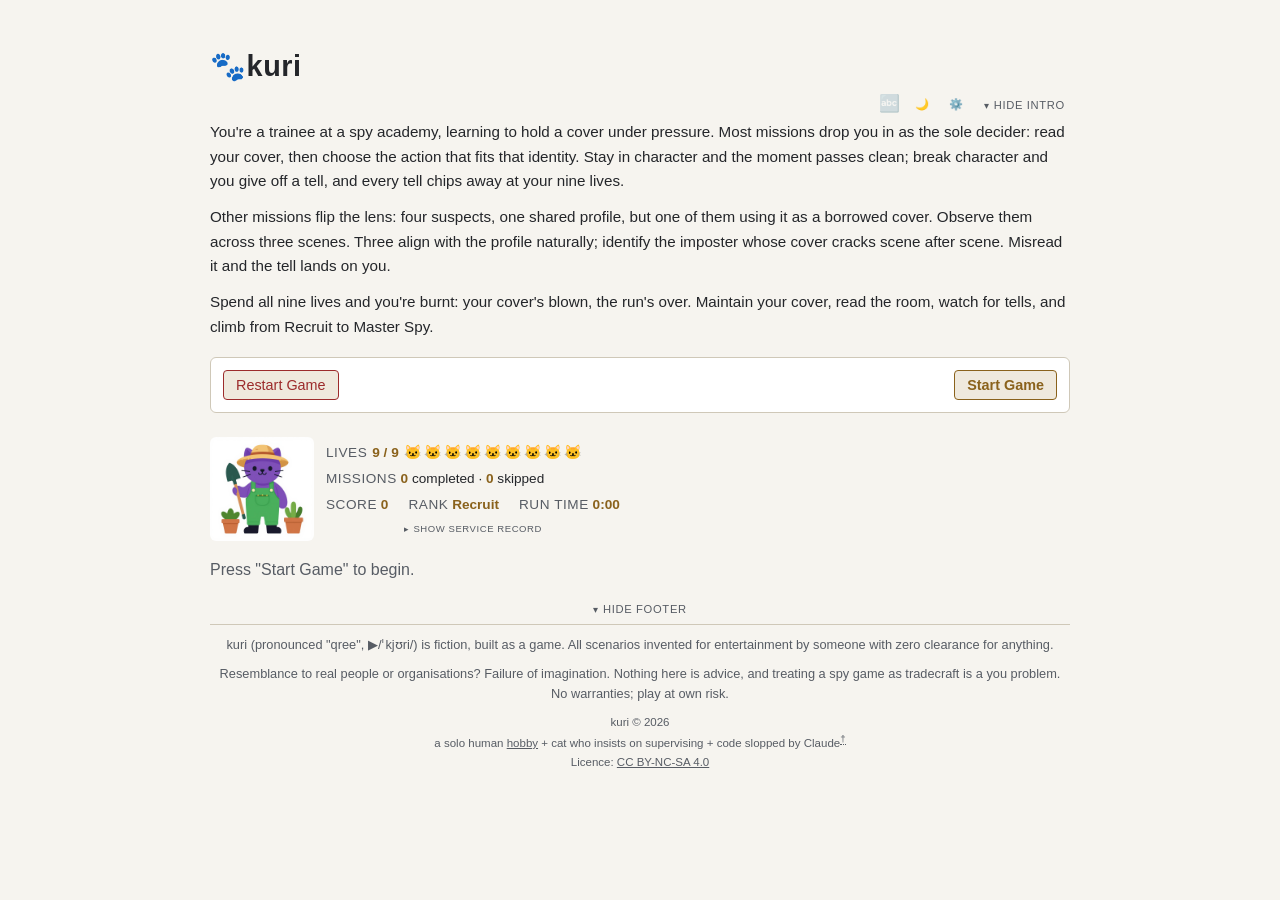
==== playtest.html @ 4b40ad8f "0.74.1-alpha: consolidate player-facing copy into data.js, retire copy.js All hail OverClaude Opus 4" ====
<!DOCTYPE html>
<html lang="en">
<head>
<meta charset="UTF-8">
<meta name="viewport" content="width=device-width, initial-scale=1">
<meta name="format-detection" content="telephone=no, date=no, address=no, email=no, url=no">
<title>kuri</title>
<link rel="stylesheet" href="style.css">
</head>
<body>

<header>
  <h1><span aria-hidden="true">🐾</span>kuri</h1>
  <div class="collapse-bar">
    <label class="icon-toggle" title="dyslexia: switches to a dyslexia-friendly font"><input type="checkbox" id="dyslexiaToggle" data-change="dyslexia" aria-label="dyslexia" aria-describedby="dyslexiaDesc"><span aria-hidden="true">🔤</span><span id="dyslexiaDesc" class="sr-only">switches to a dyslexia-friendly font</span></label>
    <button id="themeToggle" type="button" class="section-toggle" data-action="theme-toggle"></button>
    <button type="button" class="section-toggle" id="modeSettingsToggle" aria-controls="modeSettingsPanel" aria-expanded="false" aria-label="options" title="options">⚙️</button>
    <button type="button" class="section-toggle" id="blurbToggle" aria-controls="blurb" aria-expanded="true"></button>
  </div>
  <div class="mode-settings-panel hidden" id="modeSettingsPanel">
    <span class="diff-label">difficulty:</span>
    <button type="button" id="difficultyCycle" class="diff-cycle" data-action="difficulty-cycle">default</button>
    <label class="icon-toggle" title="guardian: lets you change answer
and warns before using last life"><input type="checkbox" id="guardianToggle" data-change="guardian" aria-label="guardian" aria-describedby="guardianDesc"><span aria-hidden="true">🛡️</span><span id="guardianDesc" class="sr-only">lets you change answer
    and warns before using last life</span></label>
    <label class="icon-toggle" title="regen: 3 clean missions in a row regains a life.
changing an answer via guardian breaks the streak"><input type="checkbox" id="regenToggle" data-change="regen" aria-label="regen" aria-describedby="regenDesc"><span aria-hidden="true">💗</span><span id="regenDesc" class="sr-only">3 clean missions in a row regains a life. changing an answer via guardian breaks the streak</span></label>
    <label class="icon-toggle" title="endless: no mission limit while lives hold"><input type="checkbox" id="endlessToggle" data-change="endless" aria-label="endless" aria-describedby="endlessDesc"><span aria-hidden="true">♾️</span><span id="endlessDesc" class="sr-only">no mission limit while lives hold</span></label>
    <label class="icon-toggle" title="challenge: every mission is on the clock. let it run out and the cover slips, costing a life. locked once a run starts"><input type="checkbox" id="challengeToggle" data-change="challenge" aria-label="challenge" aria-describedby="challengeDesc"><span aria-hidden="true">⏱️</span><span id="challengeDesc" class="sr-only">every mission is on the clock. let it run out and the cover slips, costing a life. locked once a run starts</span></label>
    <select id="challengeDurationSelect" aria-label="challenge seconds per mission" title="challenge: seconds per mission. whodunnit missions get triple the time. locked once a run starts"><option value="15">15s</option><option value="30" selected>30s</option><option value="60">60s</option></select>
    <label class="toggle"><input type="checkbox" id="devToggle" data-change="dev"> developer</label>
  </div>
  <div class="blurb" id="blurb">
    <p>You're a trainee at a spy academy, learning to hold a cover under pressure. Most missions drop you in as the sole decider: read your cover, then choose the action that fits that identity. Stay in character and the moment passes clean; break character and you give off a tell, and every tell chips away at your nine lives.</p>
    <p>Other missions flip the lens: four suspects, one shared profile, but one of them using it as a borrowed cover. Observe them across three scenes. Three align with the profile naturally; identify the imposter whose cover cracks scene after scene. Misread it and the tell lands on you.</p>
    <p>Spend all nine lives and you're burnt: your cover's blown, the run's over. Maintain your cover, read the room, watch for tells, and climb from Recruit to Master Spy.</p>
  </div>
</header>

<main>
  <div class="controls top-controls" role="group" aria-label="game controls">
    <button id="resetPool" class="danger" data-action="reset-pool">Restart Game</button>
    <button id="saveReportBtnTop" class="secondary hidden" data-action="save-report" data-outcome="">Save Report</button>
    <div class="util">
      <button id="newMission" class="primary" data-action="next-mission">Start Game</button>
    </div>
  </div>

  <div class="status-row">
    <div class="status-line" id="statusLine" role="status"></div>
    <span class="challenge-timer" id="challengeTimer" aria-hidden="true"></span>
  </div>

  <div class="stats-header">
    <img id="avatar" class="avatar" alt="" />
    <div class="stats">
      <div class="stat lives" id="livesBar"></div>
      <div class="stat" id="tally"></div>
      <div class="stat-row">
        <span class="stat" id="score"></span>
        <span class="stat" id="rank"></span>
        <span class="stat" id="runClock"></span>
      </div>
      <button type="button" class="section-toggle" id="recordsToggleStats" aria-controls="recordsPanel" aria-expanded="false"></button>
    </div>
  </div>
  <div id="announcer" class="sr-only" role="status"></div>

  <div id="missionArea"></div>

  <div class="records-panel hidden" id="recordsPanel" aria-label="service record"></div>

  <section class="dev-panel hidden" id="devPanel" aria-label="Developer panel">
    <h2 class="section-label">Developer info</h2>
    <div id="devBody"></div>
    <h2 class="section-label">Debug log</h2>
    <textarea id="debugLogOutput" class="debug-log-output" readonly aria-label="Debug log markdown, select all and copy to share"></textarea>
  </section>

</main>

<div class="collapse-bar footer-bar">
  <button type="button" class="section-toggle" id="footerToggle" aria-controls="footer" aria-expanded="true"></button>
</div>
<footer class="disclaimer" id="footer">
  <p>kuri (pronounced "qree", <button type="button" id="ipaPlay" class="decode-toggle no-underline" data-action="ipa-play" aria-label="Play pronunciation">▶</button>/ˈkjʊri/) is fiction, built as a game. All scenarios invented for entertainment by someone with zero clearance for anything. Resemblance to real people or organisations? Failure of imagination. Nothing here is advice, and treating a spy game as tradecraft is a you problem. No warranties; play at own risk.</p>

  <p class="licence">kuri © 2026<br>
a solo human <a href="https://www.patreon.com/16348015/join" target="_blank" rel="noopener" title="support via patreon">hobby</a> + cat who insists on supervising + code slopped by Claude<sup class="credit-note" title="~62% asset, ~38% handler
asset works the field, handler runs the op">&dagger;</sup><br>
	Licence: <a href="https://creativecommons.org/licenses/by-nc-sa/4.0/" target="_blank" rel="noopener">CC BY-NC-SA 4.0</a></p>
</footer>

<script src="data.js" defer></script>
<script src="engine.js" defer></script>
<script src="mission-ui.js" defer></script>
<script src="whodunnit-ui.js" defer></script>
<script src="app-chrome.js" defer></script>
</body>
</html>
---- style.css ----
@font-face {
    font-family: 'OpenDyslexic';
    src: url('asset/fonts/OpenDyslexic-Regular.woff2') format('woff2');
    font-weight: normal;
    font-style: normal;
    font-display: swap;
  }
  @font-face {
    font-family: 'OpenDyslexic';
    src: url('asset/fonts/OpenDyslexic-Bold.woff2') format('woff2');
    font-weight: bold;
    font-style: normal;
    font-display: swap;
  }
  :root {
    color-scheme: dark;
    --font: -apple-system, BlinkMacSystemFont, 'Segoe UI', Roboto, Helvetica, Arial, sans-serif;
    --bg: #14161a;
    --panel: #1d2026;
    --panel2: #23272f;
    --ink: #d8dbe0;
    --dim: #8a8f98;
    --accent: #c9a86a;
    --clean: #6ea8fe;
    --hairline: #e0b94d;
    --crack: #e05d5d;
    --border: #2e323b;
    --control-border: #6b7382;
    --status: #e0b94d;
    --danger: #ea7070;
    --win: #5ec27a;
    --caption: #fff;
    --focus: #6ea8fe;
    --portrait-bg: #fff;
  }
  :root[data-theme="light"] {
    color-scheme: light;
    --bg: #f6f4ef;
    --panel: #ffffff;
    --panel2: #efe9dd;
    --ink: #24262a;
    --dim: #575c64;
    --accent: #8a621c;
    --border: #cfc8b8;
    --control-border: #6e737b;
    --status: #705400;
    --danger: #9c2b2b;
    --win: #2f7d46;
    --caption: #24262a;
    --focus: #1a5fb4;
  }
  :root[data-dyslexia="on"] {
    --font: 'OpenDyslexic', 'Comic Sans MS', Verdana, Tahoma, sans-serif;
  }
  :root[data-dyslexia="on"] body {
    letter-spacing: 0.01em;
    word-spacing: 0.05em;
  }
  * { box-sizing: border-box; }
  html { -webkit-text-size-adjust: 100%; text-size-adjust: 100%; }
  body {
    background: var(--bg);
    color: var(--ink);
    font-family: var(--font);
    max-width: 900px;
    margin: 0 auto;
    padding: 24px 20px 80px;
    line-height: 1.6;
  }
  button:focus-visible, input:focus-visible, select:focus-visible {
    outline: 3px solid var(--focus);
    outline-offset: 2px;
  }
  .mission-id:focus { outline: none; }
  .debrief:focus { outline: none; }
  .sr-only {
    position: absolute; width: 1px; height: 1px; padding: 0; margin: -1px;
    overflow: hidden; clip: rect(0 0 0 0); white-space: nowrap; border: 0;
  }
  h1 { font-size: 1.8em; margin-bottom: 6px; letter-spacing: 0.02em; }
  .blurb { font-size: 0.95em; margin-bottom: 18px; }
  .blurb p { margin: 0 0 12px; }
  .blurb p:last-child { margin-bottom: 0; }
  .records-panel { font-size: 0.9em; margin-bottom: 18px; }
  .regen-streak-inactive { opacity: 0.55; }
  .records-groups { display: flex; flex-wrap: wrap; gap: 10px 24px; margin-bottom: 12px; }
  .records-group-title { color: var(--dim); font-weight: bold; text-transform: uppercase; letter-spacing: 0.04em; font-size: 0.8em; margin-bottom: 4px; }
  .records-empty { color: var(--dim); margin: 0 0 8px; }
  .records-table-wrap { overflow-x: auto; margin-bottom: 8px; }
  .records-table { width: 100%; border-collapse: collapse; }
  .records-table th, .records-table td { border: 1px solid var(--border); padding: 4px 6px; text-align: left; font-size: 0.9em; }
  .records-table th { color: var(--dim); text-transform: uppercase; letter-spacing: 0.04em; font-weight: normal; }
  .records-table tr.records-best td { color: var(--accent); font-weight: bold; }
  .records-note { font-size: 0.85em; color: var(--dim); margin: 0; }
  .records-clear { background: none; border: none; padding: 0; margin-left: 4px; font-size: 1em; color: var(--dim); text-decoration: underline; cursor: pointer; }
  .records-clear:hover, .records-clear:focus-visible, .records-clear[data-armed] { color: var(--accent); }
  .achievements { margin: 4px 0 10px; }
  .achievements-header { color: var(--dim); text-transform: uppercase; letter-spacing: 0.04em; font-size: 0.85em; margin-bottom: 6px; }
  .achievements-list { list-style: none; margin: 0; padding: 0; display: flex; flex-direction: column; gap: 4px; }
  .achievements-list li { display: flex; flex-wrap: wrap; gap: 4px 10px; padding: 4px 6px; border: 1px solid var(--border); border-radius: 4px; font-size: 0.9em; }
  .ach-name { font-weight: bold; }
  .ach-unlocked .ach-name { color: var(--accent); }
  .ach-locked { opacity: 0.5; }
  .ach-desc { color: var(--dim); }
  h2.section-label { font-size: 0.78em; font-weight: normal; color: var(--dim); letter-spacing: 0.08em; margin: 0 0 4px; }
  .controls {
    display: flex; flex-wrap: wrap; gap: 10px; align-items: center;
    margin-bottom: 12px; padding: 12px; background: var(--panel);
    border: 1px solid var(--border); border-radius: 6px;
  }
  .controls .util { margin-left: auto; display: flex; flex-wrap: wrap; gap: 10px; align-items: center; }
  .mode-settings-panel { display: flex; justify-content: flex-end; align-items: center; gap: 10px; flex-wrap: wrap; margin-bottom: 4px; font-size: 0.75em; }
  .mode-settings-panel .toggle { font-size: inherit; padding: 2px 7px; color: var(--dim); }
  .mode-settings-panel .diff-label { color: var(--dim); }
  .mode-settings-panel .diff-cycle { font-size: inherit; padding: 2px 9px; border: 1px solid var(--control-border); border-radius: 4px; background: var(--panel2); color: var(--accent); cursor: pointer; }
  .icon-toggle { cursor: pointer; opacity: 0.35; font-size: 1.05em; line-height: 1; }
  .icon-toggle.on { opacity: 1; }
  .icon-toggle.locked { cursor: not-allowed; filter: grayscale(0.6); opacity: 0.6; }
  .icon-toggle input { position: absolute; width: 1px; height: 1px; overflow: hidden; opacity: 0; }
  .mode-settings-panel select { font-size: inherit; padding: 2px 9px; border: 1px solid var(--control-border); border-radius: 4px; background: var(--panel2); color: var(--accent); cursor: pointer; }
  .mode-settings-panel select.cm-off { color: var(--dim); cursor: not-allowed; }
  .mode-settings-panel select.locked { cursor: not-allowed; filter: grayscale(0.6); opacity: 0.6; }
  .kbd-hint { display: grid; grid-template-columns: 1fr auto 1fr; align-items: center; font-size: 0.8em; color: var(--dim); margin: 10px 2px 6px; }
  .kbd-hint > :first-child { justify-self: start; }
  .kbd-hint > :last-child { justify-self: end; }
  @media (hover: none) { .kbd-hint { display: none; } }
  .disclaimer { margin-top: 0; padding-top: 10px; border-top: 1px solid var(--border); font-size: 0.8em; color: var(--dim); text-align: center; }
  .disclaimer p { margin: 0 0 6px; }
  .disclaimer .licence { margin-top: 8px; font-size: 0.9em; }
  .disclaimer .licence a { color: inherit; text-decoration: underline; }
  .credit-note { cursor: help; border-bottom: 1px dotted var(--dim); font-size: 0.85em; }
  #ipaPlay { color: inherit; }
  #ipaPlay:hover { text-decoration: underline; }
  .kbd-hint kbd, .disclaimer kbd { border: 1px solid var(--border); border-radius: 3px; padding: 0 5px; font-size: 0.95em; font-family: var(--font); }
  select, button {
    font-family: var(--font); background: var(--panel2); color: var(--ink);
    border: 1px solid var(--control-border); border-radius: 4px; padding: 6px 12px;
    cursor: pointer; font-size: 0.9em;
    transition: background 0.15s ease, border-color 0.15s ease, color 0.15s ease;
  }
  button.primary { border-color: var(--accent); color: var(--accent); font-weight: bold; }
  .back-btn { margin-bottom: 14px; }
  .bottom-controls { margin-top: 6px; display: grid; grid-template-columns: 1fr auto 1fr; align-items: center; }
  .bottom-controls #restartBottom { justify-self: start; }
  .bottom-controls #saveReportBtn { justify-self: center; }
  .bottom-controls .util { grid-column: 3; justify-self: end; margin-left: 0; }
  .bottom-controls .back-btn { justify-self: start; margin-bottom: 0; }
  .top-controls { display: grid; grid-template-columns: 1fr auto 1fr; align-items: center; }
  .top-controls #resetPool { justify-self: start; }
  .top-controls #saveReportBtnTop { justify-self: center; }
  .top-controls .util { grid-column: 3; justify-self: end; margin-left: 0; }
  button.danger { border-color: var(--danger); color: var(--danger); }
  button.secondary { border-color: var(--win); color: var(--win); font-weight: bold; }
  button:disabled { opacity: 0.4; cursor: default; }
  @media (hover: hover) {
    button.primary:hover:not(:disabled) { background: var(--accent); color: var(--bg); }
    button.danger:hover:not(:disabled) { background: var(--danger); color: var(--bg); border-color: var(--danger); }
    button.secondary:hover:not(:disabled) { background: var(--win); color: var(--bg); }
    button:hover:not(:disabled) { border-color: var(--accent); }
  }
  label.toggle { font-size: 0.85em; color: var(--dim); display: flex; align-items: center; gap: 4px; line-height: 1; }

  .status-row { display: flex; flex-wrap: nowrap; align-items: baseline; gap: 6px 12px; margin-bottom: 12px; }
  .status-line { font-size: 0.9em; color: var(--status); min-height: 1.2em; display: flex; flex: 1 1 auto; min-width: 0; flex-wrap: wrap; align-items: baseline; gap: 6px; margin-bottom: 0; }
  .status-line:empty { min-height: 0; }
  .flavour-note { font-style: italic; font-size: 0.85em; color: var(--dim); margin: 0 0 8px; }
  .status-line.retired { color: var(--danger); }
  .status-line.score-egg { color: var(--win); }
  .regen-fired { color: var(--win); }
  .report-saved { color: var(--win); }
  .regen-streak { margin-left: auto; cursor: help; }
  .regen-heart-empty { opacity: 0.35; filter: grayscale(1); }

  .blown { background: var(--panel2); border-left: 3px solid var(--danger); padding: 14px; margin-bottom: 14px; }
  .blown.score-egg { border-left-color: var(--win); }
  .blown-caption { text-align: center; font-weight: bold; color: var(--caption); margin: 0 0 8px; }
  .blown:not(.score-egg) .blown-caption { color: var(--danger); }
  .blown-img { display: block; max-width: 360px; width: 100%; margin: 0 auto 12px; border-radius: 8px; }

  .card {
    background: var(--panel); border: 1px solid var(--accent);
    border-radius: 6px; padding: 14px 16px; margin-bottom: 14px;
    display: flex; gap: 12px; align-items: flex-start;
  }
  .card .portraits { display: flex; flex-direction: column; gap: 6px; flex-shrink: 0; align-items: center; }
  .card .portraits img { width: 5em; height: 5em; object-fit: contain; background: var(--portrait-bg); border-radius: 8px; border: 1px solid var(--border); }
  .card .portraits img.facet-portrait { width: 2.5em; height: 2.5em; }
  .card .portraits .facet-row { display: flex; gap: 6px; }
  .card .cover-name { color: var(--accent); font-weight: bold; margin-bottom: 4px; }
  .card .flavor { margin: 2px 0; }
  .card .flavor.facet-flavor { font-size: 0.85em; color: var(--dim); }
  .card .facet-name { color: var(--accent); }
  .handler-portrait { width: 40px; height: 40px; object-fit: contain; background: var(--portrait-bg); border-radius: 6px; border: 1px solid var(--border); vertical-align: middle; margin-right: 6px; }
  .stats-header { display: flex; flex-wrap: wrap; align-items: center; gap: 12px; margin-bottom: 12px; }
  .avatar { height: 6.5em; width: auto; border-radius: 6px; display: block; flex-shrink: 0; }
  .stats { display: flex; flex-direction: column; gap: 4px; font-size: 0.85em; color: var(--ink); user-select: text; min-width: 0; }
  .stats .stat-label, .mission-id .stat-label { color: var(--dim); text-transform: uppercase; letter-spacing: 0.04em; }
  .stats .stat b, .mission-id b { color: var(--accent); font-weight: bold; white-space: nowrap; }
  .mission-id { display: flex; align-items: baseline; justify-content: space-between; gap: 10px; font-size: 0.85em; margin-bottom: 12px; user-select: text; }
  .challenge-timer { color: var(--accent); font-size: 0.9em; font-variant-numeric: tabular-nums; flex-shrink: 0; }
  .challenge-timer:empty { display: none; }
  .challenge-timer.challenge-urgent { color: var(--danger); font-weight: bold; }
  .challenge-timer.challenge-paused { color: var(--dim); }
  .stats .stat-row { display: flex; flex-wrap: wrap; align-items: baseline; gap: 4px 20px; }
  .stats .lives { display: flex; align-items: center; gap: 5px; }
  .stats .lives .hearts { display: inline-flex; flex-wrap: wrap; gap: 2px; font-size: 1.05em; }

  .situation, .card .flavor, .suspect-line { font-size: 0.95em; }
  .situation { margin-bottom: 16px; }
  .situation p { margin: 0 0 12px; }
  .situation p:last-child { margin-bottom: 0; }

  .sub { color: var(--dim); }
  .sub-hint { font-size: 0.8em; color: var(--dim); }

  .options { display: flex; flex-direction: column; gap: 8px; margin-bottom: 16px; }
  .options button { text-align: left; padding: 10px 12px; font-size: 0.95em; line-height: 1.5; }
  .options button.selected, .accuse-row button.selected { opacity: 1 !important; border-color: var(--accent); border-width: 2px; background: var(--panel2); color: var(--accent); font-weight: bold; }

  .hint-row { margin: 0 0 16px; }
  .hint-text { font-size: 0.85em; font-style: italic; color: var(--dim); margin: 8px 0 0; }

  .debrief { background: var(--panel2); border-left: 3px solid var(--accent); padding: 10px 14px; margin-bottom: 14px; }
  .debrief.outcome-blown { border-left-color: var(--danger); }
  .debrief p { margin: 4px 0; }
  .run-end-banner { font-size: 1.1em; font-weight: bold; color: var(--win); margin: 0 0 6px; }
  .run-end-banner.cracked { color: var(--danger); }
  .debrief .reveal-para { margin: 10px 0 0; line-height: 1.5; font-size: 0.85em; color: var(--dim); }
  .handler-label { color: var(--dim); font-size: 0.8em; }
  .handler-prose p { font-size: 0.85em; color: var(--dim); margin: 4px 0; }
  .tier-tag { font-size: 0.75em; padding: 1px 6px; border-radius: 3px; margin-right: 6px; }
  .tier-clean { background: var(--clean); color: #06121f; }
  .tier-hairline { background: var(--hairline); color: #2a1f00; }
  .tier-crack { background: var(--crack); color: #2a0000; }

  .dev-panel {
    margin-top: 24px; border-top: 1px dashed var(--border); padding-top: 12px;
    font-size: 0.8em; color: var(--dim);
    font-family: ui-monospace, monospace; letter-spacing: 0.03em;
  }
  .dev-panel h2.section-label { font-family: var(--font); margin: 0 0 6px; }
  .dev-panel table { width: 100%; border-collapse: collapse; margin-bottom: 10px; }
  .dev-panel td, .dev-panel th { border: 1px solid var(--border); padding: 4px 6px; text-align: left; }
  .dev-version { font-family: ui-monospace, monospace; letter-spacing: 0.03em; opacity: 0.75; margin: 0 0 8px; }
  .decode-toggle { background: none; border: none; padding: 0; margin-bottom: 8px; color: var(--accent); text-decoration: underline; cursor: pointer; font: inherit; }
  .decode-toggle.no-underline { text-decoration: none; }
  .decode-toggle.no-underline .morse-word:hover { text-decoration: underline; }
  .morse-label { color: var(--ink); cursor: default; }
  .dev-toggle { display: inline-flex; align-items: center; gap: 4px; cursor: pointer; }
  .debug-log-output {
    display: block; width: 100%; min-height: 160px; margin-top: 8px;
    font-family: ui-monospace, monospace; font-size: 0.85em;
    background: var(--panel2); color: var(--ink); border: 1px solid var(--border);
    box-sizing: border-box; padding: 6px;
  }
  .hidden { display: none; }
  .collapse-bar { display: flex; justify-content: flex-end; align-items: center; gap: 10px; margin: 0 0 6px; }
  .collapse-bar.footer-bar { justify-content: center; margin: 18px 0 6px; }
  .section-toggle {
    background: none; border: 1px solid transparent; padding: 2px 4px; border-radius: 3px;
    font-size: 0.7em; color: var(--dim); text-transform: uppercase;
    letter-spacing: 0.06em; cursor: pointer;
  }
  .section-toggle .caret { display: inline-block; margin-right: 4px; font-size: 0.9em; }
  .brief-bar { display: flex; justify-content: space-between; align-items: baseline; }
  .brief-bar .section-label { margin: 0; }
  .section-toggle:hover, .section-toggle:focus-visible { color: var(--accent); border-color: var(--accent); }
  @media (hover: none) {
    .section-toggle:focus-visible { outline: none; color: var(--dim); border-color: transparent; }
  }

  .beat { margin-bottom: 14px; padding-bottom: 12px; border-bottom: 1px solid var(--border); }
  .beat:last-of-type { border-bottom: none; }
  .beat .prompt { font-weight: bold; margin-bottom: 6px; }
  .suspect-line { margin: 4px 0; }
  .suspect-line .who, .tell-line .who { color: var(--accent); font-weight: bold; }
  .read-row { display: flex; gap: 8px; margin-top: 8px; flex-wrap: wrap; align-items: center; }
  .read-row .read-label { font-size: 0.8em; color: var(--dim); }
  .read-row button { padding: 5px 10px; font-size: 0.85em; }
  .read-row button.selected { border-color: var(--accent); border-width: 2px; background: var(--panel2); color: var(--accent); font-weight: bold; }
  .accuse-row { display: flex; gap: 8px; flex-wrap: wrap; margin-bottom: 16px; }
  .accuse-row button { flex: 1 1 auto; padding: 10px 12px; }
  .verdict { font-weight: bold; margin-bottom: 8px; }
  .verdict.clean { color: var(--accent); }
  .verdict.tell { color: var(--danger); }
  .read-mark { font-size: 0.8em; color: var(--dim); margin-left: 4px; font-family: ui-monospace, monospace; letter-spacing: 0.03em; }
  .read-pick { font-weight: bold; }
  .read-pick.correct { color: var(--accent); }
  .read-pick.wrong { color: var(--danger); }

  .debrief .facet-read { font-size: 0.85em; color: var(--dim); margin-left: 16px; }
  .run-report { margin: 10px 0; }
  .run-report-summary { margin: 4px 0; }
  .run-report-entry { font-size: 0.85em; color: var(--dim); margin: 2px 0 2px 16px; }
  .run-elapsed { font-size: 0.85em; color: var(--dim); margin: 6px 0 0; }
  .retention-nudge { border: 1px solid var(--border); border-radius: 6px; padding: 6px 10px; margin: 10px 0; display: inline-block; }
  .retention-nudge p { font-size: 0.85em; color: var(--dim); margin: 2px 0; }
  .retention-nudge p:first-child { color: var(--accent); }
  .tell-line { font-size: 0.85em; color: var(--dim); margin: 4px 0 4px 16px; }
  .read-bonus { font-size: 0.8em; color: var(--dim); font-family: ui-monospace, monospace; letter-spacing: 0.03em; }

  @media (max-width: 560px) {
    header > .collapse-bar { gap: 4px; }
    .stats-header { flex-wrap: nowrap; gap: 8px; }
    .avatar { height: 3.6em; }
    .controls.bottom-controls { display: flex; flex-wrap: nowrap; gap: 8px; }
    .controls.bottom-controls > button { flex: 1 1 0; margin-left: 0; min-width: 0; }
    .controls.bottom-controls .util { flex: 1 1 0; margin-left: 0; min-width: 0; display: flex; }
    .controls.bottom-controls .util button { width: 100%; }
    .read-row button { min-height: 44px; }
    .section-toggle { min-height: 44px; min-width: 44px; }
  }
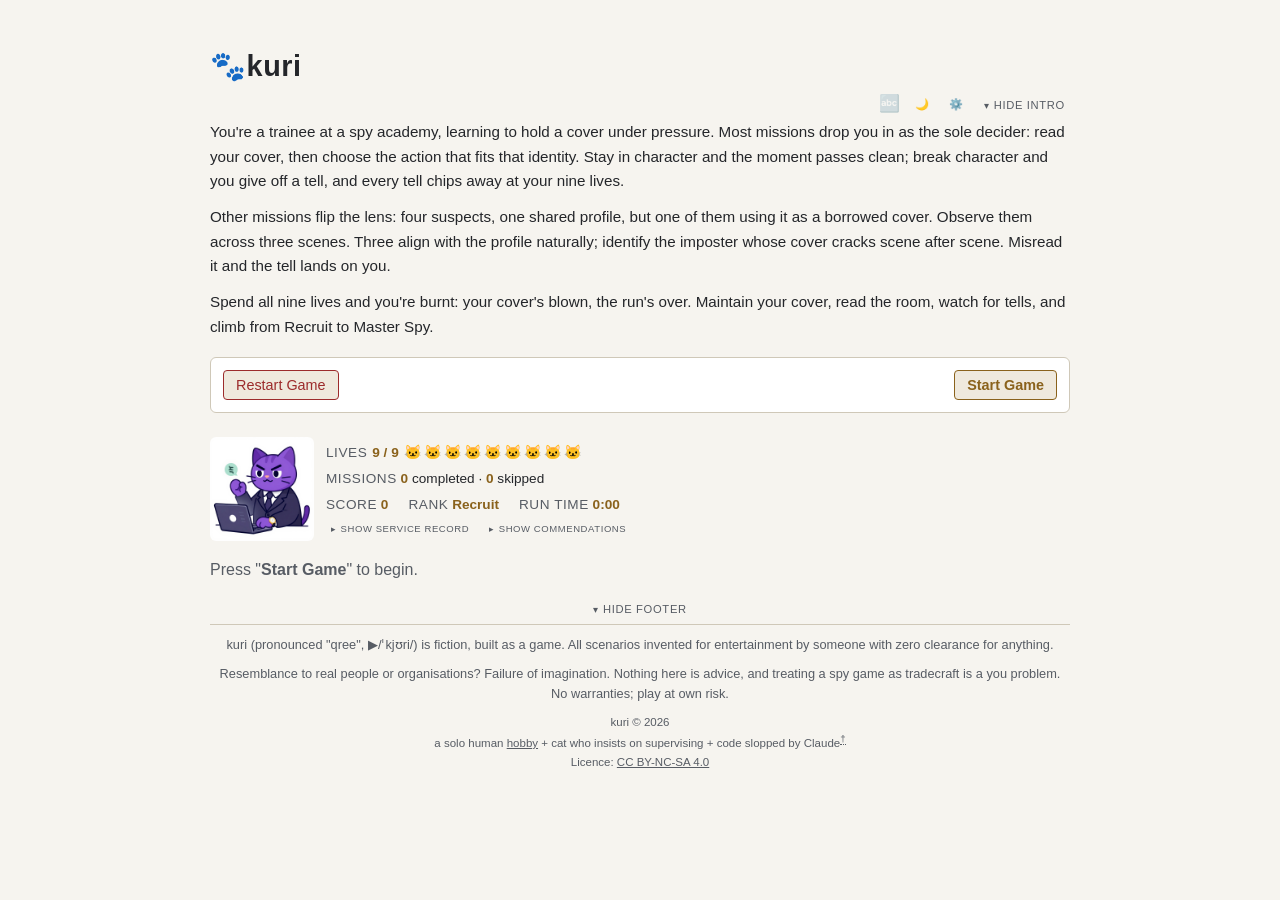
==== commit 97f9be81: "copy but don't proffy" ====
--- a/playtest.html
+++ b/playtest.html
@@ -61,7 +61,10 @@
         <span class="stat" id="rank"></span>
         <span class="stat" id="runClock"></span>
       </div>
-      <button type="button" class="section-toggle" id="recordsToggleStats" aria-controls="recordsPanel" aria-expanded="false"></button>
+      <div class="toggle-row">
+        <button type="button" class="section-toggle" id="recordsToggleStats" aria-controls="recordsPanel" aria-expanded="false"></button>
+        <button type="button" class="section-toggle" id="commendationsToggle" aria-controls="commendationsPanel" aria-expanded="false"></button>
+      </div>
     </div>
   </div>
   <div id="announcer" class="sr-only" role="status"></div>
@@ -69,6 +72,7 @@
   <div id="missionArea"></div>
 
   <div class="records-panel hidden" id="recordsPanel" aria-label="service record"></div>
+  <div class="records-panel hidden" id="commendationsPanel" aria-label="commendations"></div>
 
   <section class="dev-panel hidden" id="devPanel" aria-label="Developer panel">
     <h2 class="section-label">Developer info</h2>
@@ -83,12 +87,12 @@
   <button type="button" class="section-toggle" id="footerToggle" aria-controls="footer" aria-expanded="true"></button>
 </div>
 <footer class="disclaimer" id="footer">
-  <p>kuri (pronounced "qree", <button type="button" id="ipaPlay" class="decode-toggle no-underline" data-action="ipa-play" aria-label="Play pronunciation">▶</button>/ˈkjʊri/) is fiction, built as a game. All scenarios invented for entertainment by someone with zero clearance for anything. Resemblance to real people or organisations? Failure of imagination. Nothing here is advice, and treating a spy game as tradecraft is a you problem. No warranties; play at own risk.</p>
+  <p>kuri (pronounced "qree", <button type="button" id="ipaPlay" class="decode-toggle no-underline" data-action="ipa-play" aria-label="Play pronunciation">▶</button>/ˈkjʊri/) is fiction, built as a game.  All scenarios invented for entertainment by someone with zero clearance for anything.  Resemblance to real people or organisations? Failure of imagination.  Nothing here is advice, and treating a spy game as tradecraft is a you problem.<br>No warranties; play at own risk.</p>
 
   <p class="licence">kuri © 2026<br>
 a solo human <a href="https://www.patreon.com/16348015/join" target="_blank" rel="noopener" title="support via patreon">hobby</a> + cat who insists on supervising + code slopped by Claude<sup class="credit-note" title="~62% asset, ~38% handler
 asset works the field, handler runs the op">&dagger;</sup><br>
-	Licence: <a href="https://creativecommons.org/licenses/by-nc-sa/4.0/" target="_blank" rel="noopener">CC BY-NC-SA 4.0</a></p>
+	Licence: <a href="https://creativecommons.org/licenses/by-nc-sa/4.0/" target="_blank" rel="noopener" title="copy but don't proffy">CC BY-NC-SA 4.0</a></p>
 </footer>
 
 <script src="data.js" defer></script>
--- a/style.css
+++ b/style.css
@@ -96,12 +96,15 @@
   .records-clear:hover, .records-clear:focus-visible, .records-clear[data-armed] { color: var(--accent); }
   .achievements { margin: 4px 0 10px; }
   .achievements-header { color: var(--dim); text-transform: uppercase; letter-spacing: 0.04em; font-size: 0.85em; margin-bottom: 6px; }
-  .achievements-list { list-style: none; margin: 0; padding: 0; display: flex; flex-direction: column; gap: 4px; }
+  .achievements-list { list-style: none; margin: 0; padding: 0; display: grid; grid-template-columns: repeat(3, 1fr); gap: 4px; }
   .achievements-list li { display: flex; flex-wrap: wrap; gap: 4px 10px; padding: 4px 6px; border: 1px solid var(--border); border-radius: 4px; font-size: 0.9em; }
   .ach-name { font-weight: bold; }
   .ach-unlocked .ach-name { color: var(--accent); }
   .ach-locked { opacity: 0.5; }
   .ach-desc { color: var(--dim); }
+  .ach-cat-label { color: var(--accent); text-transform: uppercase; letter-spacing: 0.05em; font-size: 0.75em; font-weight: bold; margin: 10px 0 4px; }
+  .ach-cat-label:first-of-type { margin-top: 4px; }
+  .ach-cat-count { color: var(--dim); font-weight: normal; }
   h2.section-label { font-size: 0.78em; font-weight: normal; color: var(--dim); letter-spacing: 0.08em; margin: 0 0 4px; }
   .controls {
     display: flex; flex-wrap: wrap; gap: 10px; align-items: center;
@@ -126,7 +129,7 @@
   @media (hover: none) { .kbd-hint { display: none; } }
   .disclaimer { margin-top: 0; padding-top: 10px; border-top: 1px solid var(--border); font-size: 0.8em; color: var(--dim); text-align: center; }
   .disclaimer p { margin: 0 0 6px; }
-  .disclaimer .licence { margin-top: 8px; font-size: 0.9em; }
+  .disclaimer .licence { color: inherit; margin-top: 8px; font-size: 0.9em; }
   .disclaimer .licence a { color: inherit; text-decoration: underline; }
   .credit-note { cursor: help; border-bottom: 1px dotted var(--dim); font-size: 0.85em; }
   #ipaPlay { color: inherit; }
@@ -204,6 +207,7 @@
   .stats .stat-row { display: flex; flex-wrap: wrap; align-items: baseline; gap: 4px 20px; }
   .stats .lives { display: flex; align-items: center; gap: 5px; }
   .stats .lives .hearts { display: inline-flex; flex-wrap: wrap; gap: 2px; font-size: 1.05em; }
+  .stats .toggle-row { display: flex; flex-wrap: wrap; gap: 4px 10px; }
 
   .situation, .card .flavor, .suspect-line { font-size: 0.95em; }
   .situation { margin-bottom: 16px; }
@@ -299,7 +303,11 @@
   .tell-line { font-size: 0.85em; color: var(--dim); margin: 4px 0 4px 16px; }
   .read-bonus { font-size: 0.8em; color: var(--dim); font-family: ui-monospace, monospace; letter-spacing: 0.03em; }
 
+  @media (max-width: 900px) {
+    .achievements-list { grid-template-columns: repeat(2, 1fr); }
+  }
   @media (max-width: 560px) {
+    .achievements-list { grid-template-columns: 1fr; }
     header > .collapse-bar { gap: 4px; }
     .stats-header { flex-wrap: nowrap; gap: 8px; }
     .avatar { height: 3.6em; }
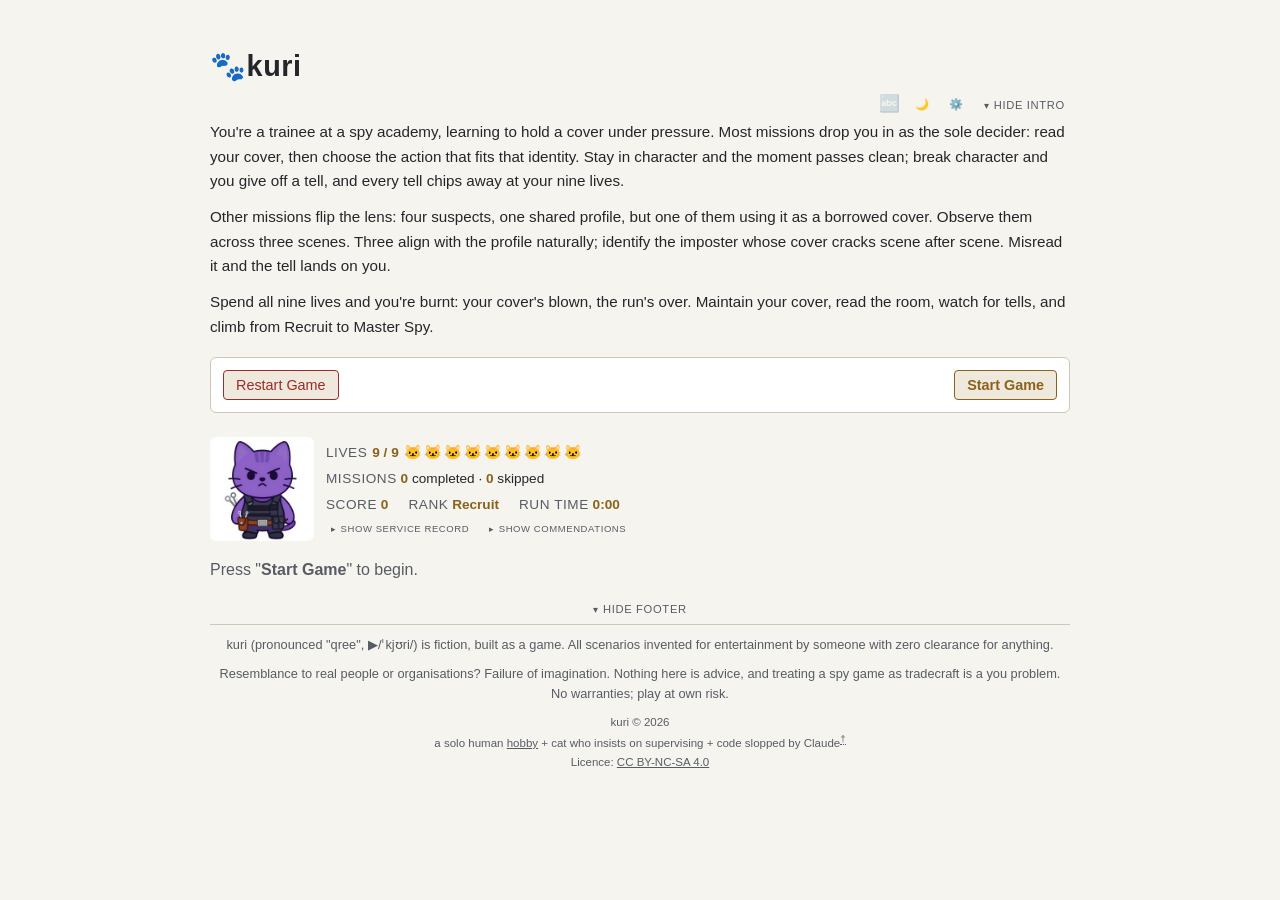
==== commit dadb5be6: "0.75.2-alpha: split morse and canvas-report modules out of mission-ui.js All hail OverClaude Opus 4." ====
--- a/playtest.html
+++ b/playtest.html
@@ -97,6 +97,8 @@
 
 <script src="data.js" defer></script>
 <script src="engine.js" defer></script>
+<script src="morse.js" defer></script>
+<script src="report.js" defer></script>
 <script src="mission-ui.js" defer></script>
 <script src="whodunnit-ui.js" defer></script>
 <script src="app-chrome.js" defer></script>
--- a/style.css
+++ b/style.css
@@ -226,9 +226,12 @@
 
   .debrief { background: var(--panel2); border-left: 3px solid var(--accent); padding: 10px 14px; margin-bottom: 14px; }
   .debrief.outcome-blown { border-left-color: var(--danger); }
+  .debrief.outcome-complete { border-left-color: var(--win); }
+  .debrief.outcome-went-to-ground { border-left-color: var(--hairline); }
   .debrief p { margin: 4px 0; }
   .run-end-banner { font-size: 1.1em; font-weight: bold; color: var(--win); margin: 0 0 6px; }
   .run-end-banner.cracked { color: var(--danger); }
+  .run-end-banner.went-to-ground { color: var(--hairline); }
   .debrief .reveal-para { margin: 10px 0 0; line-height: 1.5; font-size: 0.85em; color: var(--dim); }
   .handler-label { color: var(--dim); font-size: 0.8em; }
   .handler-prose p { font-size: 0.85em; color: var(--dim); margin: 4px 0; }
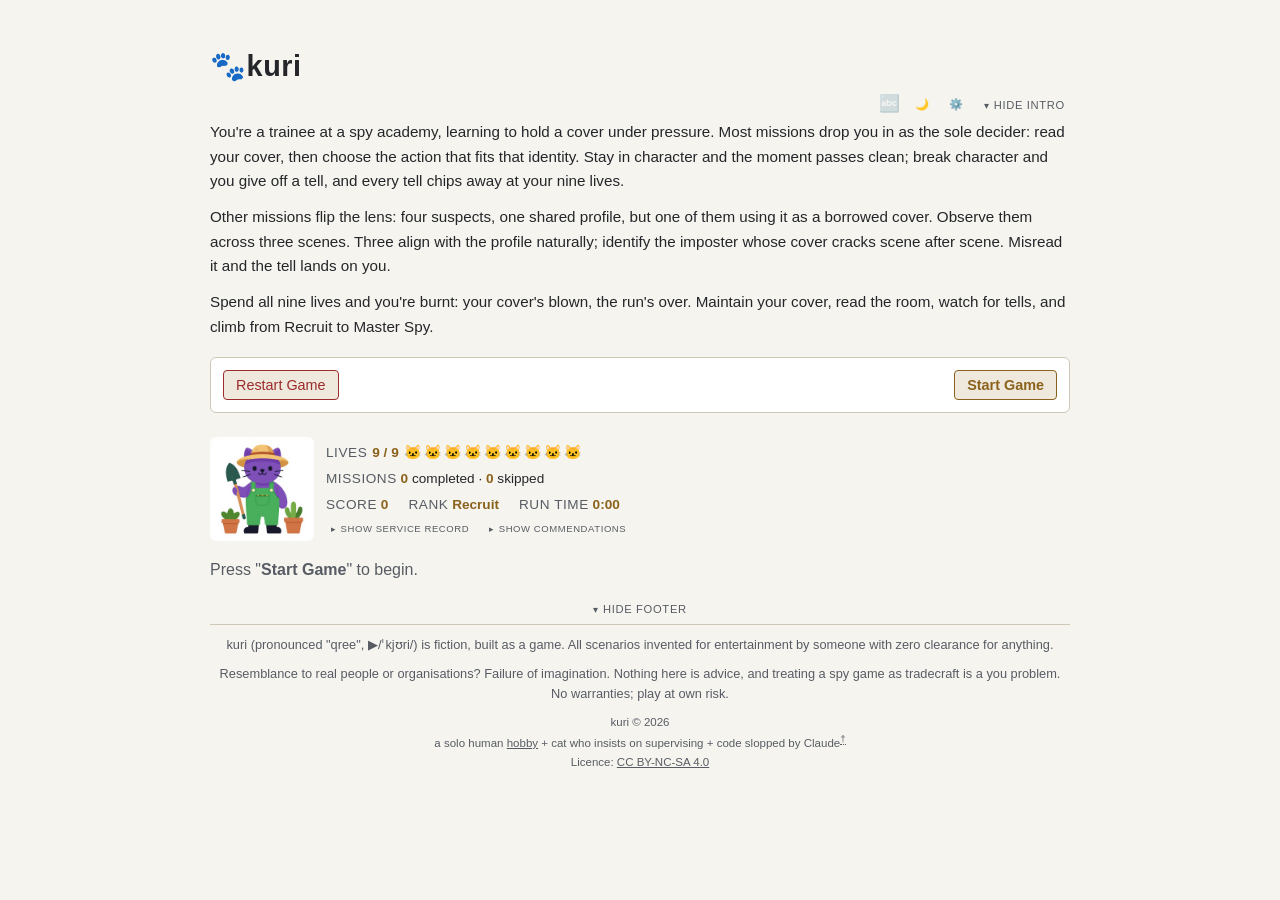
==== commit bf8e1cee: "0.75.11-alpha: trim challenge tooltips and correct imposter wording All hail OverClaude Opus 4.8" ====
--- a/playtest.html
+++ b/playtest.html
@@ -26,8 +26,8 @@
     <label class="icon-toggle" title="regen: 3 clean missions in a row regains a life.
 changing an answer via guardian breaks the streak"><input type="checkbox" id="regenToggle" data-change="regen" aria-label="regen" aria-describedby="regenDesc"><span aria-hidden="true">💗</span><span id="regenDesc" class="sr-only">3 clean missions in a row regains a life. changing an answer via guardian breaks the streak</span></label>
     <label class="icon-toggle" title="endless: no mission limit while lives hold"><input type="checkbox" id="endlessToggle" data-change="endless" aria-label="endless" aria-describedby="endlessDesc"><span aria-hidden="true">♾️</span><span id="endlessDesc" class="sr-only">no mission limit while lives hold</span></label>
-    <label class="icon-toggle" title="challenge: every mission is on the clock. let it run out and the cover slips, costing a life. locked once a run starts"><input type="checkbox" id="challengeToggle" data-change="challenge" aria-label="challenge" aria-describedby="challengeDesc"><span aria-hidden="true">⏱️</span><span id="challengeDesc" class="sr-only">every mission is on the clock. let it run out and the cover slips, costing a life. locked once a run starts</span></label>
-    <select id="challengeDurationSelect" aria-label="challenge seconds per mission" title="challenge: seconds per mission. whodunnit missions get triple the time. locked once a run starts"><option value="15">15s</option><option value="30" selected>30s</option><option value="60">60s</option></select>
+    <label class="icon-toggle" title="challenge: every mission timed. time out and the cover slips, costing a life. locked at run start"><input type="checkbox" id="challengeToggle" data-change="challenge" aria-label="challenge" aria-describedby="challengeDesc"><span aria-hidden="true">⏱️</span><span id="challengeDesc" class="sr-only">every mission timed. time out and the cover slips, costing a life. locked at run start</span></label>
+    <select id="challengeDurationSelect" aria-label="challenge seconds per mission" title="seconds per mission. imposter missions get triple. locked at run start"><option value="15">15s</option><option value="30" selected>30s</option><option value="60">60s</option></select>
     <label class="toggle"><input type="checkbox" id="devToggle" data-change="dev"> developer</label>
   </div>
   <div class="blurb" id="blurb">
--- a/style.css
+++ b/style.css
@@ -85,6 +85,8 @@
   .regen-streak-inactive { opacity: 0.55; }
   .records-groups { display: flex; flex-wrap: wrap; gap: 10px 24px; margin-bottom: 12px; }
   .records-group-title { color: var(--dim); font-weight: bold; text-transform: uppercase; letter-spacing: 0.04em; font-size: 0.8em; margin-bottom: 4px; }
+  summary.records-group-title { cursor: pointer; }
+  .records-history { margin-bottom: 8px; }
   .records-empty { color: var(--dim); margin: 0 0 8px; }
   .records-table-wrap { overflow-x: auto; margin-bottom: 8px; }
   .records-table { width: 100%; border-collapse: collapse; }
@@ -96,14 +98,18 @@
   .records-clear:hover, .records-clear:focus-visible, .records-clear[data-armed] { color: var(--accent); }
   .achievements { margin: 4px 0 10px; }
   .achievements-header { color: var(--dim); text-transform: uppercase; letter-spacing: 0.04em; font-size: 0.85em; margin-bottom: 6px; }
+  .toggle-all { background: none; border: none; padding: 0; margin-left: 6px; font-size: 1em; color: var(--dim); text-decoration: underline; text-transform: none; letter-spacing: 0; cursor: pointer; }
+  .toggle-all:hover, .toggle-all:focus-visible { color: var(--accent); }
   .achievements-list { list-style: none; margin: 0; padding: 0; display: grid; grid-template-columns: repeat(3, 1fr); gap: 4px; }
-  .achievements-list li { display: flex; flex-wrap: wrap; gap: 4px 10px; padding: 4px 6px; border: 1px solid var(--border); border-radius: 4px; font-size: 0.9em; }
+  .achievements-list li { display: flex; flex-direction: column; align-items: flex-start; gap: 1px; padding: 4px 6px; border: 1px solid var(--border); border-radius: 4px; font-size: 0.9em; }
   .ach-name { font-weight: bold; }
   .ach-unlocked .ach-name { color: var(--accent); }
   .ach-locked { opacity: 0.5; }
   .ach-desc { color: var(--dim); }
-  .ach-cat-label { color: var(--accent); text-transform: uppercase; letter-spacing: 0.05em; font-size: 0.75em; font-weight: bold; margin: 10px 0 4px; }
-  .ach-cat-label:first-of-type { margin-top: 4px; }
+  .ach-cat { margin-top: 8px; }
+  .ach-cat:first-of-type { margin-top: 0; }
+  .ach-cat-label { color: var(--accent); text-transform: uppercase; letter-spacing: 0.05em; font-size: 0.75em; font-weight: bold; margin: 0 0 4px; }
+  summary.ach-cat-label { cursor: pointer; }
   .ach-cat-count { color: var(--dim); font-weight: normal; }
   h2.section-label { font-size: 0.78em; font-weight: normal; color: var(--dim); letter-spacing: 0.08em; margin: 0 0 4px; }
   .controls {
@@ -310,15 +316,28 @@
     .achievements-list { grid-template-columns: repeat(2, 1fr); }
   }
   @media (max-width: 560px) {
-    .achievements-list { grid-template-columns: 1fr; }
+    .achievements-list { grid-template-columns: repeat(2, 1fr); gap: 3px; }
+    .achievements-list li { padding: 3px 6px; }
     header > .collapse-bar { gap: 4px; }
     .stats-header { flex-wrap: nowrap; gap: 8px; }
     .avatar { height: 3.6em; }
+    .stats .lives .hearts { flex-wrap: nowrap; font-size: 0.85em; }
+    .stats .toggle-row { flex-wrap: nowrap; gap: 6px; }
+    .stats .toggle-row .section-toggle { flex: 1 1 0; min-width: 0; text-align: center; }
     .controls.bottom-controls { display: flex; flex-wrap: nowrap; gap: 8px; }
     .controls.bottom-controls > button { flex: 1 1 0; margin-left: 0; min-width: 0; }
     .controls.bottom-controls .util { flex: 1 1 0; margin-left: 0; min-width: 0; display: flex; }
     .controls.bottom-controls .util button { width: 100%; }
     .read-row button { min-height: 44px; }
     .section-toggle { min-height: 44px; min-width: 44px; }
-  }
-
+    .records-groups { display: block; margin-bottom: 0; }
+    .records-group { margin-bottom: 4px; }
+    .records-table-wrap { overflow-x: visible; }
+    .records-table thead { position: absolute; width: 1px; height: 1px; overflow: hidden; clip: rect(0 0 0 0); }
+    .records-table, .records-table tbody, .records-table tr, .records-table td { display: block; width: 100%; }
+    .records-table tr { border: 1px solid var(--border); border-radius: 4px; margin-bottom: 8px; padding: 4px 8px; }
+    .records-table td { border: none; padding: 2px 0; display: flex; justify-content: space-between; gap: 12px; text-align: right; }
+    .records-table td:empty { display: none; }
+    .records-table td::before { content: attr(data-label); color: var(--dim); text-transform: uppercase; letter-spacing: 0.04em; text-align: left; }
+  }
+
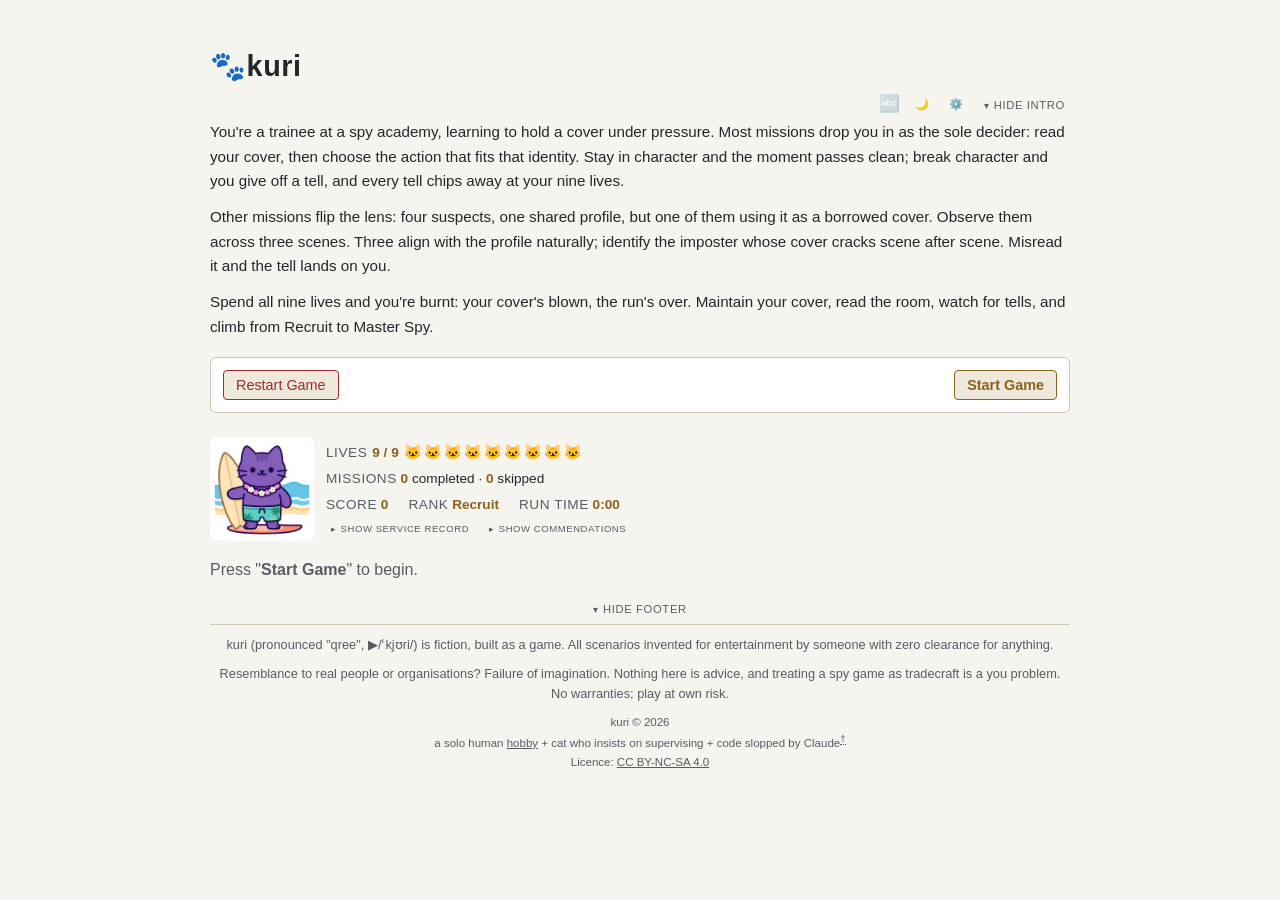
==== commit d6faf36d: "playtest" ====
--- a/playtest.html
+++ b/playtest.html
@@ -90,7 +90,7 @@
   <p>kuri (pronounced "qree", <button type="button" id="ipaPlay" class="decode-toggle no-underline" data-action="ipa-play" aria-label="Play pronunciation">▶</button>/ˈkjʊri/) is fiction, built as a game.  All scenarios invented for entertainment by someone with zero clearance for anything.  Resemblance to real people or organisations? Failure of imagination.  Nothing here is advice, and treating a spy game as tradecraft is a you problem.<br>No warranties; play at own risk.</p>
 
   <p class="licence">kuri © 2026<br>
-a solo human <a href="https://www.patreon.com/16348015/join" target="_blank" rel="noopener" title="support via patreon">hobby</a> + cat who insists on supervising + code slopped by Claude<sup class="credit-note" title="~62% asset, ~38% handler
+a solo human <a href="https://www.patreon.com/16348015/join" target="_blank" rel="noopener" title="support future development via patreon">hobby</a> + cat who insists on supervising + code slopped by Claude<sup class="credit-note" title="~62% asset, ~38% handler
 asset works the field, handler runs the op">&dagger;</sup><br>
 	Licence: <a href="https://creativecommons.org/licenses/by-nc-sa/4.0/" target="_blank" rel="noopener" title="copy but don't proffy">CC BY-NC-SA 4.0</a></p>
 </footer>
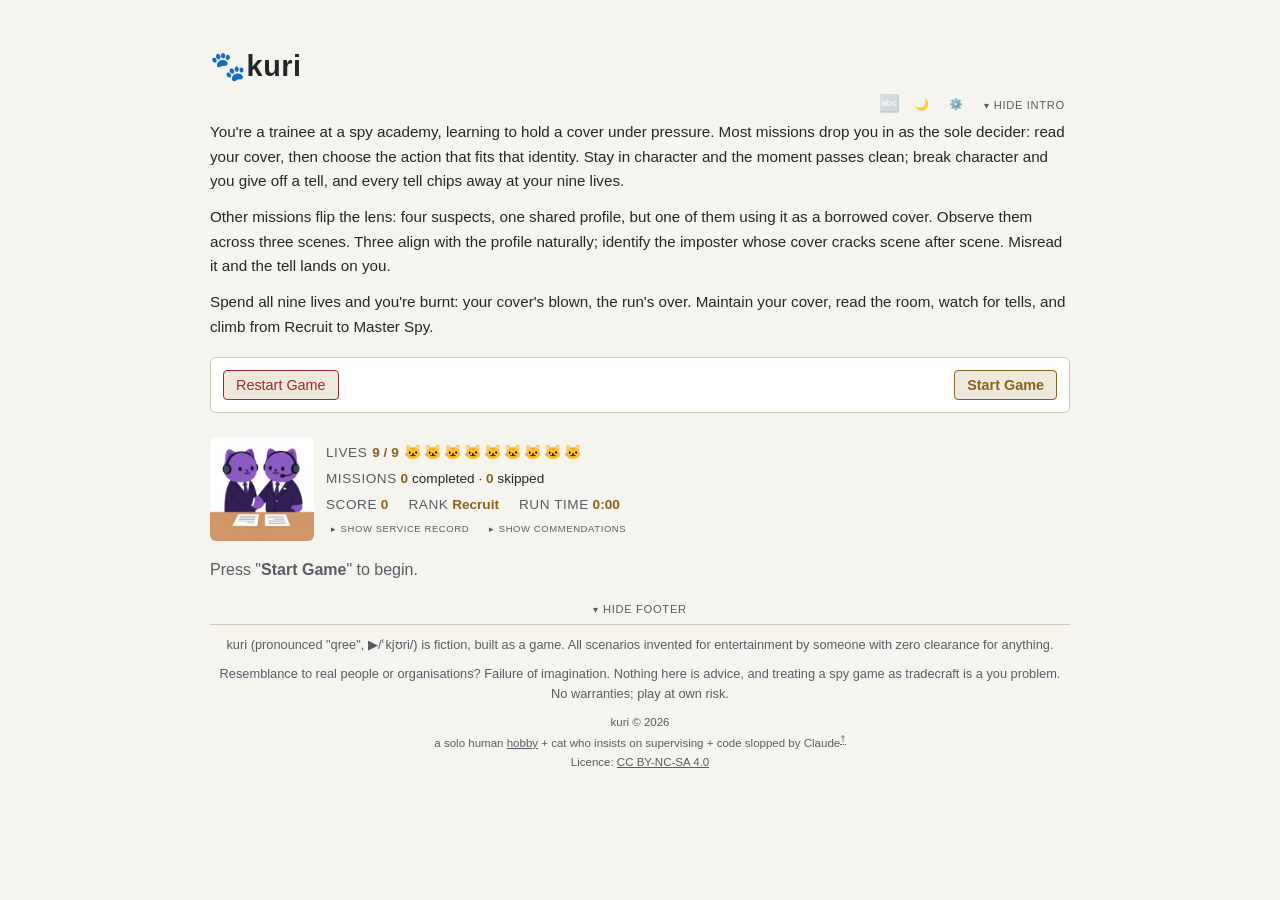
==== commit 28e5d2b6: "0.75.13-alpha: fix report timer, morse audio, guardian counting; achievement tuning and debug log Al" ====
--- a/playtest.html
+++ b/playtest.html
@@ -77,8 +77,8 @@
   <section class="dev-panel hidden" id="devPanel" aria-label="Developer panel">
     <h2 class="section-label">Developer info</h2>
     <div id="devBody"></div>
-    <h2 class="section-label">Debug log</h2>
-    <textarea id="debugLogOutput" class="debug-log-output" readonly aria-label="Debug log markdown, select all and copy to share"></textarea>
+    <h2 class="section-label">Debug log <button id="copyDebugLog" class="copy-btn" aria-label="Copy debug log" title="Copy">📋</button></h2>
+    <textarea id="debugLogOutput" class="debug-log-output" readonly aria-label="Debug log, click copy button to share"></textarea>
   </section>
 
 </main>
--- a/style.css
+++ b/style.css
@@ -260,6 +260,11 @@
   .decode-toggle.no-underline .morse-word:hover { text-decoration: underline; }
   .morse-label { color: var(--ink); cursor: default; }
   .dev-toggle { display: inline-flex; align-items: center; gap: 4px; cursor: pointer; }
+  .copy-btn {
+    background: none; border: none; cursor: pointer; font-size: 0.85em;
+    padding: 0 2px; vertical-align: middle; opacity: 0.7;
+  }
+  .copy-btn:hover { opacity: 1; }
   .debug-log-output {
     display: block; width: 100%; min-height: 160px; margin-top: 8px;
     font-family: ui-monospace, monospace; font-size: 0.85em;
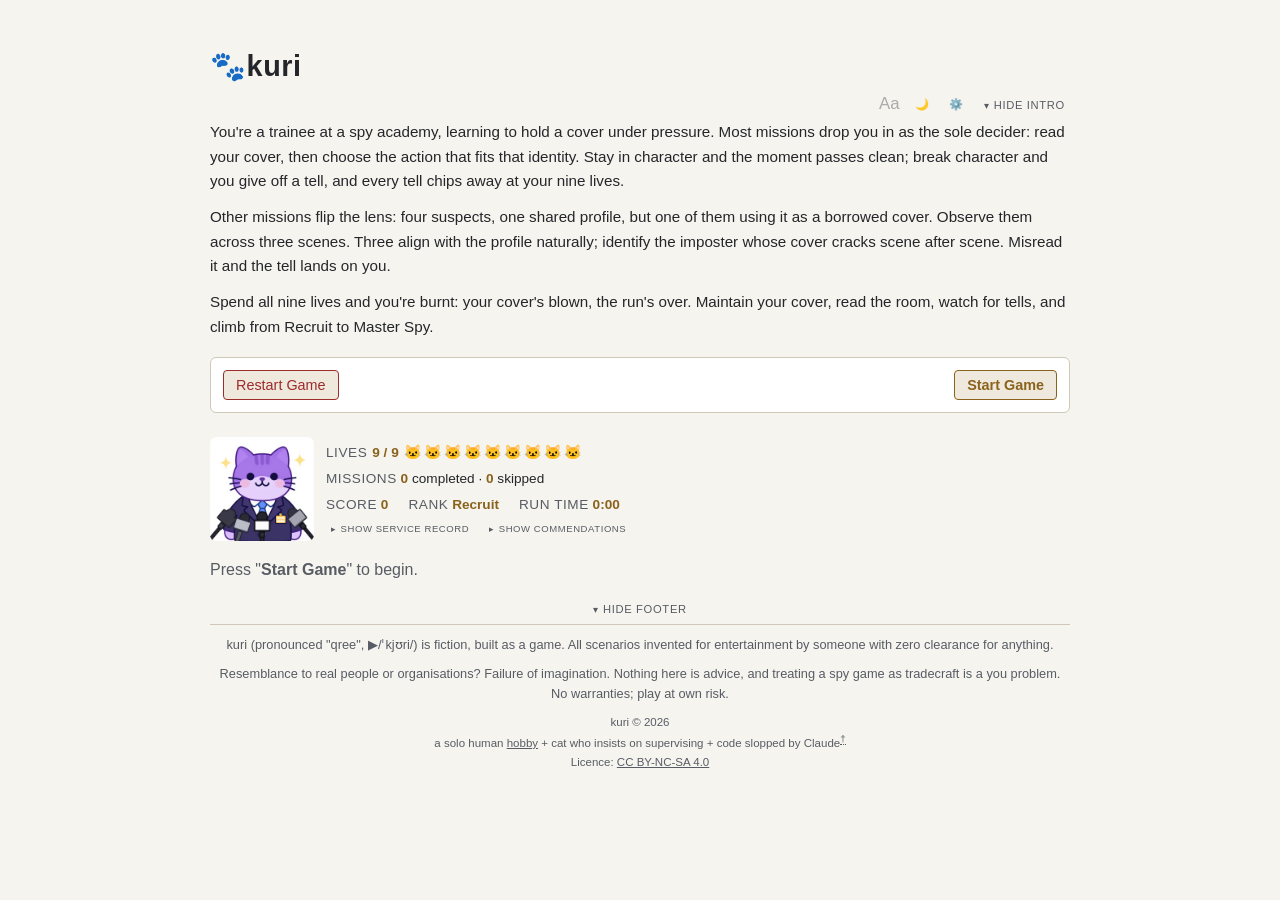
==== commit 71967a2e: "0.75.14-alpha: retheme dyslexia/endless/challenge toggle icons All hail OverClaude Sonnet 5" ====
--- a/playtest.html
+++ b/playtest.html
@@ -12,7 +12,7 @@
 <header>
   <h1><span aria-hidden="true">🐾</span>kuri</h1>
   <div class="collapse-bar">
-    <label class="icon-toggle" title="dyslexia: switches to a dyslexia-friendly font"><input type="checkbox" id="dyslexiaToggle" data-change="dyslexia" aria-label="dyslexia" aria-describedby="dyslexiaDesc"><span aria-hidden="true">🔤</span><span id="dyslexiaDesc" class="sr-only">switches to a dyslexia-friendly font</span></label>
+    <label class="icon-toggle" title="dyslexia: switches to a dyslexia-friendly font"><input type="checkbox" id="dyslexiaToggle" data-change="dyslexia" aria-label="dyslexia" aria-describedby="dyslexiaDesc"><span aria-hidden="true">Aa</span><span id="dyslexiaDesc" class="sr-only">switches to a dyslexia-friendly font</span></label>
     <button id="themeToggle" type="button" class="section-toggle" data-action="theme-toggle"></button>
     <button type="button" class="section-toggle" id="modeSettingsToggle" aria-controls="modeSettingsPanel" aria-expanded="false" aria-label="options" title="options">⚙️</button>
     <button type="button" class="section-toggle" id="blurbToggle" aria-controls="blurb" aria-expanded="true"></button>
@@ -25,8 +25,8 @@
     and warns before using last life</span></label>
     <label class="icon-toggle" title="regen: 3 clean missions in a row regains a life.
 changing an answer via guardian breaks the streak"><input type="checkbox" id="regenToggle" data-change="regen" aria-label="regen" aria-describedby="regenDesc"><span aria-hidden="true">💗</span><span id="regenDesc" class="sr-only">3 clean missions in a row regains a life. changing an answer via guardian breaks the streak</span></label>
-    <label class="icon-toggle" title="endless: no mission limit while lives hold"><input type="checkbox" id="endlessToggle" data-change="endless" aria-label="endless" aria-describedby="endlessDesc"><span aria-hidden="true">♾️</span><span id="endlessDesc" class="sr-only">no mission limit while lives hold</span></label>
-    <label class="icon-toggle" title="challenge: every mission timed. time out and the cover slips, costing a life. locked at run start"><input type="checkbox" id="challengeToggle" data-change="challenge" aria-label="challenge" aria-describedby="challengeDesc"><span aria-hidden="true">⏱️</span><span id="challengeDesc" class="sr-only">every mission timed. time out and the cover slips, costing a life. locked at run start</span></label>
+    <label class="icon-toggle" title="endless: no mission limit while lives hold"><input type="checkbox" id="endlessToggle" data-change="endless" aria-label="endless" aria-describedby="endlessDesc"><span aria-hidden="true">🔁</span><span id="endlessDesc" class="sr-only">no mission limit while lives hold</span></label>
+    <label class="icon-toggle" title="challenge: every mission timed. time out and the cover slips, costing a life. locked at run start"><input type="checkbox" id="challengeToggle" data-change="challenge" aria-label="challenge" aria-describedby="challengeDesc"><span aria-hidden="true">⏳</span><span id="challengeDesc" class="sr-only">every mission timed. time out and the cover slips, costing a life. locked at run start</span></label>
     <select id="challengeDurationSelect" aria-label="challenge seconds per mission" title="seconds per mission. imposter missions get triple. locked at run start"><option value="15">15s</option><option value="30" selected>30s</option><option value="60">60s</option></select>
     <label class="toggle"><input type="checkbox" id="devToggle" data-change="dev"> developer</label>
   </div>
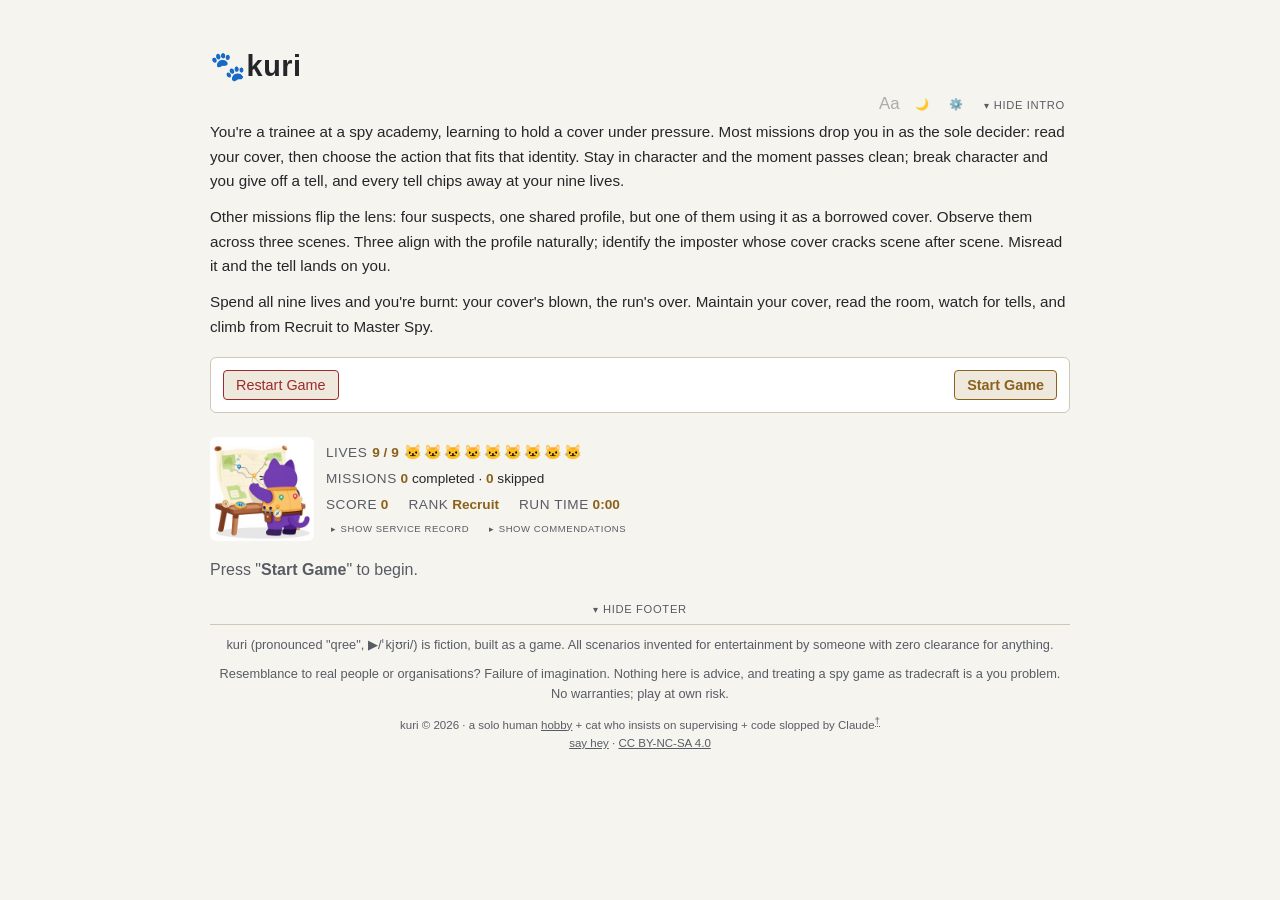
==== commit e024b009: "compact footer to two-liner layout All hail OverClaude Opus 4.6" ====
--- a/playtest.html
+++ b/playtest.html
@@ -89,10 +89,9 @@
 <footer class="disclaimer" id="footer">
   <p>kuri (pronounced "qree", <button type="button" id="ipaPlay" class="decode-toggle no-underline" data-action="ipa-play" aria-label="Play pronunciation">▶</button>/ˈkjʊri/) is fiction, built as a game.  All scenarios invented for entertainment by someone with zero clearance for anything.  Resemblance to real people or organisations? Failure of imagination.  Nothing here is advice, and treating a spy game as tradecraft is a you problem.<br>No warranties; play at own risk.</p>
 
-  <p class="licence">kuri © 2026<br>
-a solo human <a href="https://www.patreon.com/16348015/join" target="_blank" rel="noopener" title="support future development via patreon">hobby</a> + cat who insists on supervising + code slopped by Claude<sup class="credit-note" title="~62% asset, ~38% handler
+  <p class="licence">kuri © 2026 · a solo human <a href="https://www.patreon.com/16348015/join" target="_blank" rel="noopener" title="support future development via patreon">hobby</a> + cat who insists on supervising + code slopped by Claude<sup class="credit-note" title="~62% asset, ~38% handler
 asset works the field, handler runs the op">&dagger;</sup><br>
-	Licence: <a href="https://creativecommons.org/licenses/by-nc-sa/4.0/" target="_blank" rel="noopener" title="copy but don't proffy">CC BY-NC-SA 4.0</a></p>
+<a href="https://discord.gg/avtnMN8g4q" target="_blank" rel="noopener" title="discordia">say hey</a> · <a href="https://creativecommons.org/licenses/by-nc-sa/4.0/" target="_blank" rel="noopener" title="copy but don't proffy">CC BY-NC-SA 4.0</a></p>
 </footer>
 
 <script src="data.js" defer></script>
--- a/style.css
+++ b/style.css
@@ -96,6 +96,9 @@
   .records-note { font-size: 0.85em; color: var(--dim); margin: 0; }
   .records-clear { background: none; border: none; padding: 0; margin-left: 4px; font-size: 1em; color: var(--dim); text-decoration: underline; cursor: pointer; }
   .records-clear:hover, .records-clear:focus-visible, .records-clear[data-armed] { color: var(--accent); }
+  .records-import { margin: 6px 0; }
+  .records-import-input { width: 100%; box-sizing: border-box; font-family: inherit; font-size: 0.85em; background: var(--bg); color: var(--fg); border: 1px solid var(--dim); border-radius: 4px; padding: 4px 6px; resize: vertical; }
+  .records-import-confirm { font-size: 0.85em; color: var(--dim); margin: 4px 0 0; }
   .achievements { margin: 4px 0 10px; }
   .achievements-header { color: var(--dim); text-transform: uppercase; letter-spacing: 0.04em; font-size: 0.85em; margin-bottom: 6px; }
   .toggle-all { background: none; border: none; padding: 0; margin-left: 6px; font-size: 1em; color: var(--dim); text-decoration: underline; text-transform: none; letter-spacing: 0; cursor: pointer; }
@@ -333,6 +336,10 @@
     .controls.bottom-controls > button { flex: 1 1 0; margin-left: 0; min-width: 0; }
     .controls.bottom-controls .util { flex: 1 1 0; margin-left: 0; min-width: 0; display: flex; }
     .controls.bottom-controls .util button { width: 100%; }
+    .controls.top-controls { display: flex; flex-wrap: nowrap; gap: 8px; }
+    .controls.top-controls > button { flex: 1 1 0; min-width: 0; }
+    .controls.top-controls .util { flex: 1 1 0; min-width: 0; display: flex; }
+    .controls.top-controls .util button { width: 100%; }
     .read-row button { min-height: 44px; }
     .section-toggle { min-height: 44px; min-width: 44px; }
     .records-groups { display: block; margin-bottom: 0; }
